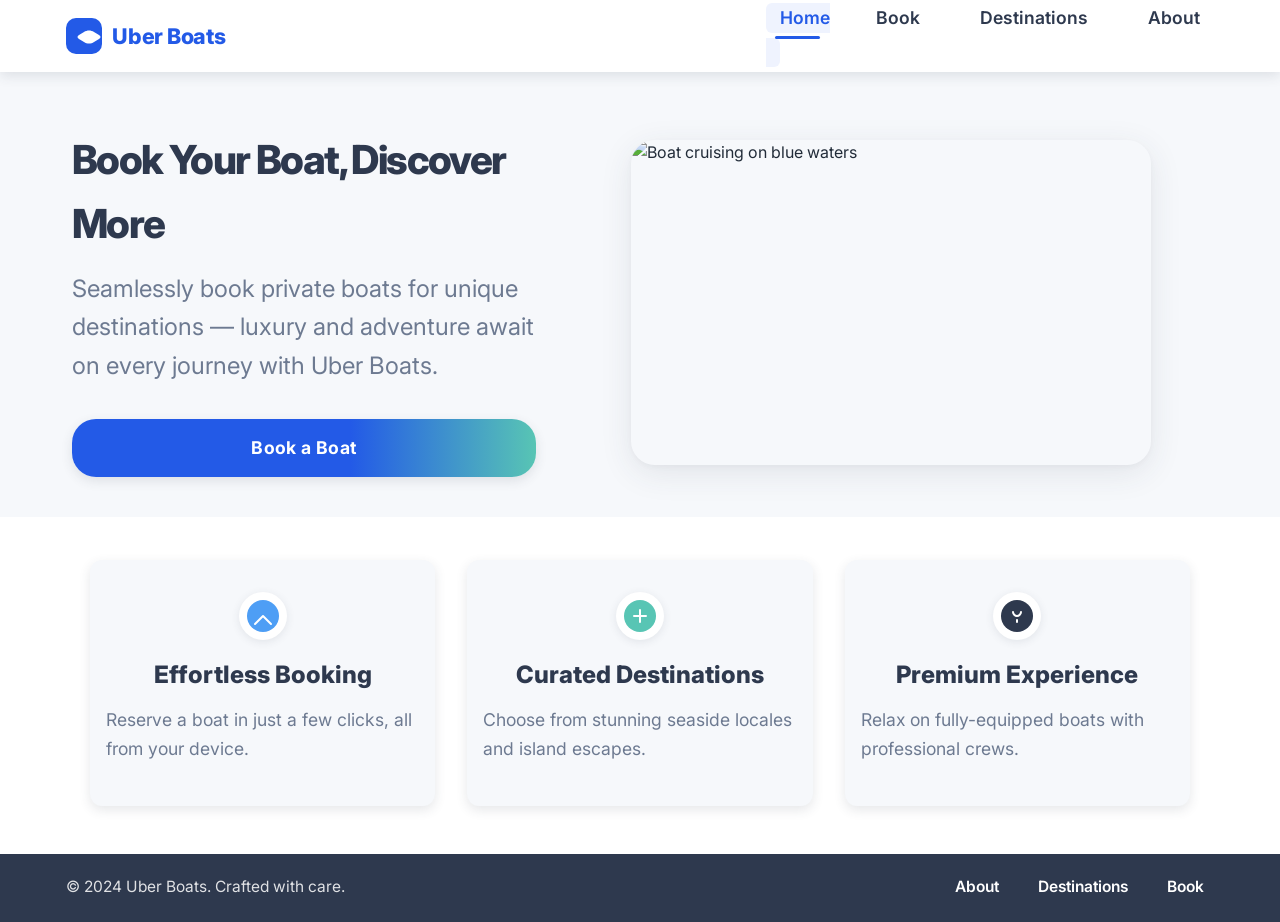
==== index.html @ 0bfea446 "ForgeAI Builder: uber-bts — initial site" ====
<!DOCTYPE html>
<html lang="en">
<head>
  <meta charset="UTF-8">
  <title>Uber Boats | Book Your Maritime Journey</title>
  <meta name="viewport" content="width=device-width,initial-scale=1">
  <link rel="stylesheet" href="styles.css">
  <link rel="preconnect" href="https://fonts.gstatic.com">
  <link href="https://fonts.googleapis.com/css2?family=Inter:wght@400;600;800&display=swap" rel="stylesheet">
  <script src="script.js" defer></script>
</head>
<body>
  <header>
    <nav class="navbar">
      <div class="nav-logo">
        <svg width="36" height="36" viewBox="0 0 36 36" fill="none" xmlns="http://www.w3.org/2000/svg">
          <rect width="36" height="36" rx="10" fill="#235AE7"/>
          <path d="M28 24c-3 2-7 2-10 0l-5-3c-2-1-2-3 0-4l5-3c3-2 7-2 10 0l5 3c2 1 2 3 0 4l-5 3z" fill="#fff"/>
        </svg>
        <span class="site-title">Uber Boats</span>
      </div>
      <ul class="nav-links">
        <li><a href="index.html" class="active">Home</a></li>
        <li><a href="book.html">Book</a></li>
        <li><a href="destinations.html">Destinations</a></li>
        <li><a href="about.html">About</a></li>
      </ul>
    </nav>
  </header>

  <main>
    <section class="hero">
      <div class="hero-content">
        <h1>Book Your Boat, Discover More</h1>
        <p>Seamlessly book private boats for unique destinations — luxury and adventure await on every journey with Uber Boats.</p>
        <a href="book.html" class="cta-button">Book a Boat</a>
      </div>
      <div class="hero-image">
        <img src="https://picsum.photos/800/500?random=1" alt="Boat cruising on blue waters">
      </div>
    </section>

    <section class="features">
      <div class="feature-grid">
        <div class="feature-card">
          <div class="feature-icon">
            <svg width="32" height="32" fill="none" viewBox="0 0 32 32">
              <circle cx="16" cy="16" r="16" fill="#4E9EF5"/>
              <path d="M8 24l8-8 8 8" stroke="#fff" stroke-width="2" stroke-linecap="round" stroke-linejoin="round"/>
            </svg>
          </div>
          <h3>Effortless Booking</h3>
          <p>Reserve a boat in just a few clicks, all from your device.</p>
        </div>
        <div class="feature-card">
          <div class="feature-icon">
            <svg width="32" height="32" fill="none" viewBox="0 0 32 32">
              <circle cx="16" cy="16" r="16" fill="#58C5B4"/>
              <path d="M16 10v12M10 16h12" stroke="#fff" stroke-width="2" stroke-linecap="round"/>
            </svg>
          </div>
          <h3>Curated Destinations</h3>
          <p>Choose from stunning seaside locales and island escapes.</p>
        </div>
        <div class="feature-card">
          <div class="feature-icon">
            <svg width="32" height="32" fill="none" viewBox="0 0 32 32">
              <circle cx="16" cy="16" r="16" fill="#2E394E"/>
              <path d="M20 12c0 2-2 4-4 4s-4-2-4-4M16 20v2" stroke="#fff" stroke-width="2" stroke-linecap="round"/>
            </svg>
          </div>
          <h3>Premium Experience</h3>
          <p>Relax on fully-equipped boats with professional crews.</p>
        </div>
      </div>
    </section>
  </main>

  <footer>
    <div class="footer-container">
      <span>© 2024 Uber Boats. Crafted with care.</span>
      <nav class="footer-nav">
        <a href="about.html">About</a>
        <a href="destinations.html">Destinations</a>
        <a href="book.html">Book</a>
      </nav>
    </div>
  </footer>
</body>
</html>
---- styles.css ----
/* Uber Boats – styles.css */

/* ---- CSS Variables & Color Palette ---- */
:root {
  --primary: #235AE7;
  --primary-light: #4E9EF5;
  --accent: #58C5B4;
  --dark: #2E394E;
  --bg: #f6f8fb;
  --white: #ffffff;
  --text: #222c39;
  --text-light: #6d7a91;
  --shadow-lg: 0 8px 32px rgba(46, 57, 78, 0.10), 0 2px 8px rgba(46, 57, 78, 0.04);
  --shadow-md: 0 4px 12px rgba(46, 57, 78, 0.12);
  --radius-lg: 24px;
  --radius-md: 12px;
  --radius-sm: 6px;
  --transition: 0.3s ease;
  --nav-height: 72px;

  /* Type Scale */
  --font-size-xl: 2.5rem;
  --font-size-lg: 1.5rem;
  --font-size-md: 1.1rem;
  --font-size-sm: 0.97rem;
}

/* ---- Base Styles ---- */
html {
  font-size: 16px;
  box-sizing: border-box;
}

*, *::before, *::after {
  box-sizing: inherit;
}

body {
  font-family: 'Inter', Arial, Helvetica, sans-serif;
  background: var(--bg);
  color: var(--text);
  margin: 0;
  padding: 0;
  line-height: 1.6;
  min-height: 100vh;
}

/* ---- Typography ---- */
h1, h2, h3, h4 {
  color: var(--dark);
  margin: 0 0 0.5em 0;
  font-weight: 800;
}

h1 {
  font-size: var(--font-size-xl);
  letter-spacing: -0.04em;
}

h2 {
  font-size: 2rem;
}

h3 {
  font-size: var(--font-size-lg);
}

p {
  font-size: var(--font-size-md);
  margin: 0 0 1em 0;
  color: var(--text-light);
}

a {
  color: var(--primary);
  text-decoration: none;
  transition: color var(--transition);
}

a:hover:not(.cta-button), a:focus:not(.cta-button) {
  color: var(--accent);
}
a:active:not(.cta-button) {
  color: var(--dark);
}

.site-title {
  font-weight: 800;
  font-size: 1.35rem;
  color: var(--primary);
  margin-left: 0.5em;
  letter-spacing: -0.02em;
}

/* ---- Navbar ---- */
header {
  background: var(--white);
  box-shadow: var(--shadow-md);
  position: sticky;
  top: 0;
  z-index: 100;
}

.navbar {
  max-width: 1200px;
  height: var(--nav-height);
  display: flex;
  align-items: center;
  justify-content: space-between;
  margin: 0 auto;
  padding: 0 2vw;
}

.nav-logo {
  display: flex;
  align-items: center;
}

.nav-logo svg {
  display: inline-block;
}

.nav-links {
  display: flex;
  list-style: none;
  gap: 2em;
  margin: 0;
  padding: 0;
}

.nav-links li {}

.nav-links a {
  font-size: var(--font-size-md);
  font-weight: 600;
  color: var(--dark);
  padding: 0.25em 0.8em;
  border-radius: var(--radius-sm);
  position: relative;
  transition: background var(--transition), color var(--transition);
}

.nav-links a.active,
.nav-links a:hover,
.nav-links a:focus {
  color: var(--primary);
  background: rgba(35,90,231,0.07);
}

.nav-links a.active::after {
  content: '';
  display: block;
  margin: 3px auto 0 auto;
  width: 70%;
  height: 3px;
  border-radius: 2px;
  background: var(--primary);
}

/* ---- Hero Section ---- */
.hero {
  display: flex;
  gap: 3vw;
  align-items: center;
  justify-content: center;
  padding: 3.5em 2em 2.5em 2em;
  max-width: 1200px;
  margin: 0 auto;
}

.hero-content {
  flex: 1 1 40%;
  display: flex;
  flex-direction: column;
  justify-content: center;
  z-index: 2;
}

.hero-content h1 {
  margin-bottom: 0.35em;
}

.hero-content p {
  margin-bottom: 1.4em;
  font-size: var(--font-size-lg);
  color: var(--text-light);
}

.cta-button {
  display: inline-block;
  background: linear-gradient(90deg, var(--primary) 60%, var(--accent) 100%);
  color: var(--white);
  font-weight: 700;
  font-size: 1.1rem;
  border: none;
  outline: none;
  padding: 0.85em 2.3em;
  border-radius: var(--radius-lg);
  box-shadow: var(--shadow-md);
  cursor: pointer;
  letter-spacing: 0.02em;
  transition: background var(--transition), box-shadow var(--transition), transform var(--transition);
  text-align: center;
  text-decoration: none;
}

.cta-button:hover, .cta-button:focus {
  background: linear-gradient(90deg, var(--primary-light) 40%, var(--accent) 100%);
  box-shadow: var(--shadow-lg);
  transform: translateY(-2px) scale(1.03);
}

.hero-image {
  flex: 1 1 55%;
  display: flex;
  align-items: center;
  justify-content: center;
}

.hero-image img {
  width: 100%;
  max-width: 520px;
  border-radius: var(--radius-lg);
  box-shadow: var(--shadow-lg);
  object-fit: cover;
  min-height: 240px;
  aspect-ratio: 16 / 10;
  opacity: 0;
  animation: fadeInImg 1s 0.18s forwards;
}

@keyframes fadeInImg {
  from { opacity: 0; transform: scale(1.03);}
  to { opacity: 1; transform: scale(1);}
}

/* ---- Features Section ---- */
.features {
  background: var(--white);
  padding: 2.7em 0 3em 0;
}

.feature-grid {
  display: grid;
  grid-template-columns: repeat(3, 1fr);
  gap: 2em;
  max-width: 1100px;
  margin: 0 auto;
}

.feature-card {
  background: var(--bg);
  border-radius: var(--radius-md);
  box-shadow: var(--shadow-md);
  padding: 2em 1em 1.6em 1em;
  display: flex;
  flex-direction: column;
  align-items: center;
  transition: box-shadow var(--transition), transform var(--transition);
  position: relative;
}

.feature-card:hover, .feature-card:focus-within {
  box-shadow: var(--shadow-lg);
  transform: translateY(-2px) scale(1.03);
}

.feature-icon {
  margin-bottom: 1em;
  display: flex;
  align-items: center;
  justify-content: center;
  width: 48px;
  height: 48px;
  background: var(--white);
  border-radius: 50%;
  box-shadow: 0 2px 8px rgba(46,57,78,0.10);
}

.feature-icon svg {
  width: 32px;
  height: 32px;
}

/* ---- Footer ---- */
footer {
  background: var(--dark);
  color: var(--white);
  padding: 1.15em 0;
}

.footer-container {
  max-width: 1200px;
  margin: 0 auto;
  padding: 0 2vw;
  display: flex;
  flex-wrap: wrap;
  align-items: center;
  justify-content: space-between;
  font-size: var(--font-size-sm);
}

.footer-nav {
  display: flex;
  gap: 1.1em;
  margin-left: 0.8em;
}

.footer-nav a {
  color: var(--white);
  font-weight: 600;
  padding: 0.2em 0.7em;
  border-radius: var(--radius-sm);
  transition: background var(--transition), color var(--transition);
}

.footer-nav a:hover, .footer-nav a:focus {
  background: var(--accent);
  color: var(--dark);
}

.footer-container span {
  opacity: 0.85;
}

/* ---- Responsive Breakpoints ---- */
@media (max-width: 940px) {
  .hero {
    flex-direction: column-reverse;
    gap: 1.5em;
    padding: 2em 1.2em 1.3em 1.2em;
  }
  .hero-content, .hero-image {
    max-width: 100%;
  }
  .feature-grid {
    grid-template-columns: repeat(2, 1fr);
  }
}

@media (max-width: 680px) {
  .navbar, .footer-container {
    flex-direction: column;
    align-items: flex-start;
    padding: 0 1em;
    height: auto;
  }
  .nav-links {
    gap: 1em;
    margin-top: 0.4em;
  }
  .footer-container {
    gap: 0.6em;
  }
  .features {
    padding: 1.7em 0 2em 0;
  }
  .feature-grid {
    grid-template-columns: 1fr;
    gap: 1.15em;
    padding: 0 0.5em;
  }
}

/* ---- Accessibility ---- */
a:focus-visible {
  outline: 2px solid var(--accent);
  outline-offset: 2px;
}

.cta-button:focus-visible {
  outline: 2px solid var(--dark);
}

@media (max-width: 480px) {
  h1 {
    font-size: 1.45rem;
  }
  .site-title {
    font-size: 1rem;
  }
  .hero-content p {
    font-size: var(--font-size-md);
  }
  .footer-container, .navbar {
    padding: 0 0.5em;
  }
}

/* ---- Hide Scrollbar for Visual Polish ---- */
::-webkit-scrollbar {
  width: 8px;
  background: var(--bg);
}
::-webkit-scrollbar-thumb {
  background: var(--accent);
  border-radius: 10px;
}

/* Utility */
.hidden {
  display: none !important;
}
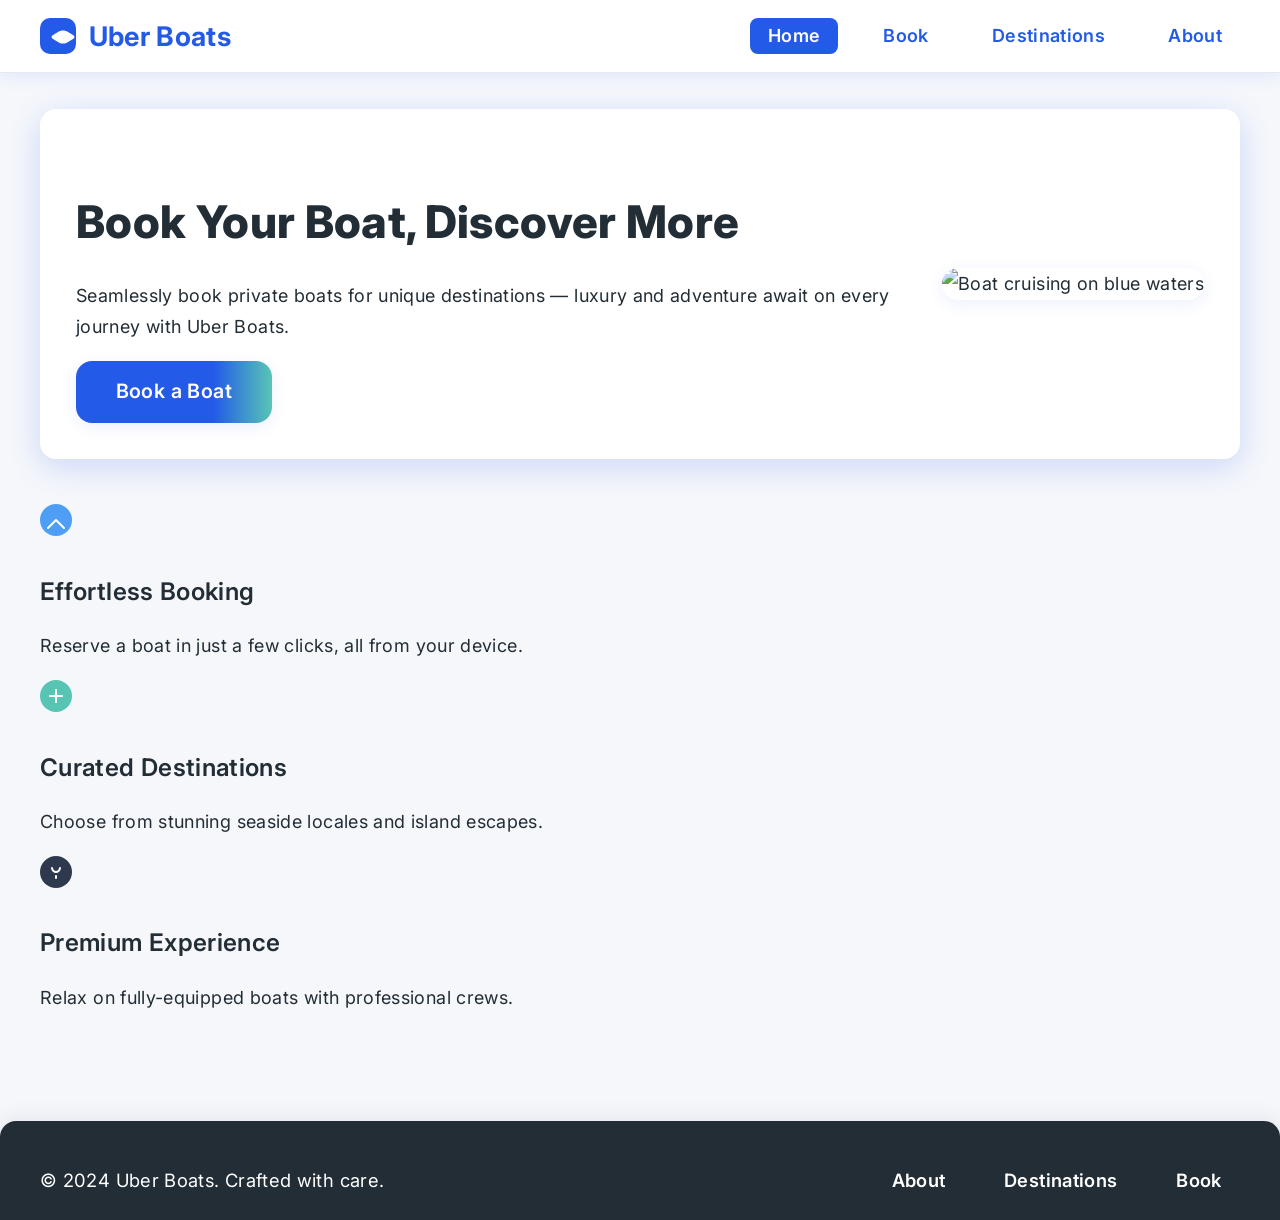
==== commit 26669855: "ForgeAI Agent: fix every faulty thing in ui" ====
--- a/index.html
+++ b/index.html
@@ -1,77 +1,84 @@
 <!DOCTYPE html>
 <html lang="en">
 <head>
-  <meta charset="UTF-8">
+  <meta charset="UTF-8" />
   <title>Uber Boats | Book Your Maritime Journey</title>
-  <meta name="viewport" content="width=device-width,initial-scale=1">
-  <link rel="stylesheet" href="styles.css">
-  <link rel="preconnect" href="https://fonts.gstatic.com">
-  <link href="https://fonts.googleapis.com/css2?family=Inter:wght@400;600;800&display=swap" rel="stylesheet">
+  <meta name="viewport" content="width=device-width, initial-scale=1" />
+  <link href="https://fonts.googleapis.com/css2?family=Inter:wght@400;600;800&display=swap" rel="stylesheet" />
+  <link rel="stylesheet" href="styles.css" />
   <script src="script.js" defer></script>
 </head>
 <body>
   <header>
-    <nav class="navbar">
-      <div class="nav-logo">
-        <svg width="36" height="36" viewBox="0 0 36 36" fill="none" xmlns="http://www.w3.org/2000/svg">
-          <rect width="36" height="36" rx="10" fill="#235AE7"/>
-          <path d="M28 24c-3 2-7 2-10 0l-5-3c-2-1-2-3 0-4l5-3c3-2 7-2 10 0l5 3c2 1 2 3 0 4l-5 3z" fill="#fff"/>
+    <nav class="navbar" role="navigation" aria-label="Main navigation">
+      <div class="nav-logo" tabindex="0">
+        <svg width="36" height="36" viewBox="0 0 36 36" fill="none" xmlns="http://www.w3.org/2000/svg" aria-hidden="true" focusable="false">
+          <rect width="36" height="36" rx="10" fill="#235AE7" />
+          <path d="M28 24c-3 2-7 2-10 0l-5-3c-2-1-2-3 0-4l5-3c3-2 7-2 10 0l5 3c2 1 2 3 0 4l-5 3z" fill="#fff" />
         </svg>
         <span class="site-title">Uber Boats</span>
       </div>
-      <ul class="nav-links">
-        <li><a href="index.html" class="active">Home</a></li>
-        <li><a href="book.html">Book</a></li>
-        <li><a href="destinations.html">Destinations</a></li>
-        <li><a href="about.html">About</a></li>
+      <ul class="nav-links" role="menubar">
+        <li role="none"><a href="index.html" class="active" role="menuitem" aria-current="page">Home</a></li>
+        <li role="none"><a href="book.html" role="menuitem">Book</a></li>
+        <li role="none"><a href="destinations.html" role="menuitem">Destinations</a></li>
+        <li role="none"><a href="about.html" role="menuitem">About</a></li>
       </ul>
     </nav>
   </header>
 
   <main>
-    <section class="hero">
+    <section class="hero" aria-label="Main hero section">
       <div class="hero-content">
         <h1>Book Your Boat, Discover More</h1>
         <p>Seamlessly book private boats for unique destinations — luxury and adventure await on every journey with Uber Boats.</p>
-        <a href="book.html" class="cta-button">Book a Boat</a>
+        <a href="book.html" class="cta-button" role="button">Book a Boat</a>
       </div>
       <div class="hero-image">
-        <img src="https://picsum.photos/800/500?random=1" alt="Boat cruising on blue waters">
+        <img
+          src="https://picsum.photos/800/500?random=1"
+          alt="Boat cruising on blue waters"
+          loading="lazy"
+          width="800"
+          height="500"
+        />
       </div>
     </section>
 
-    <section class="features">
+    <section class="features" aria-label="Features and benefits">
       <div class="feature-grid">
-        <div class="feature-card">
-          <div class="feature-icon">
-            <svg width="32" height="32" fill="none" viewBox="0 0 32 32">
-              <circle cx="16" cy="16" r="16" fill="#4E9EF5"/>
-              <path d="M8 24l8-8 8 8" stroke="#fff" stroke-width="2" stroke-linecap="round" stroke-linejoin="round"/>
+        <article class="feature-card" tabindex="0">
+          <div class="feature-icon" aria-hidden="true">
+            <svg width="32" height="32" fill="none" viewBox="0 0 32 32" aria-hidden="true" focusable="false">
+              <circle cx="16" cy="16" r="16" fill="#4E9EF5" />
+              <path d="M8 24l8-8 8 8" stroke="#fff" stroke-width="2" stroke-linecap="round" stroke-linejoin="round" />
             </svg>
           </div>
           <h3>Effortless Booking</h3>
           <p>Reserve a boat in just a few clicks, all from your device.</p>
-        </div>
-        <div class="feature-card">
-          <div class="feature-icon">
-            <svg width="32" height="32" fill="none" viewBox="0 0 32 32">
-              <circle cx="16" cy="16" r="16" fill="#58C5B4"/>
-              <path d="M16 10v12M10 16h12" stroke="#fff" stroke-width="2" stroke-linecap="round"/>
+        </article>
+
+        <article class="feature-card" tabindex="0">
+          <div class="feature-icon" aria-hidden="true">
+            <svg width="32" height="32" fill="none" viewBox="0 0 32 32" aria-hidden="true" focusable="false">
+              <circle cx="16" cy="16" r="16" fill="#58C5B4" />
+              <path d="M16 10v12M10 16h12" stroke="#fff" stroke-width="2" stroke-linecap="round" />
             </svg>
           </div>
           <h3>Curated Destinations</h3>
           <p>Choose from stunning seaside locales and island escapes.</p>
-        </div>
-        <div class="feature-card">
-          <div class="feature-icon">
-            <svg width="32" height="32" fill="none" viewBox="0 0 32 32">
-              <circle cx="16" cy="16" r="16" fill="#2E394E"/>
-              <path d="M20 12c0 2-2 4-4 4s-4-2-4-4M16 20v2" stroke="#fff" stroke-width="2" stroke-linecap="round"/>
+        </article>
+
+        <article class="feature-card" tabindex="0">
+          <div class="feature-icon" aria-hidden="true">
+            <svg width="32" height="32" fill="none" viewBox="0 0 32 32" aria-hidden="true" focusable="false">
+              <circle cx="16" cy="16" r="16" fill="#2E394E" />
+              <path d="M20 12c0 2-2 4-4 4s-4-2-4-4M16 20v2" stroke="#fff" stroke-width="2" stroke-linecap="round" />
             </svg>
           </div>
           <h3>Premium Experience</h3>
           <p>Relax on fully-equipped boats with professional crews.</p>
-        </div>
+        </article>
       </div>
     </section>
   </main>
@@ -79,7 +86,7 @@
   <footer>
     <div class="footer-container">
       <span>© 2024 Uber Boats. Crafted with care.</span>
-      <nav class="footer-nav">
+      <nav class="footer-nav" aria-label="Footer navigation">
         <a href="about.html">About</a>
         <a href="destinations.html">Destinations</a>
         <a href="book.html">Book</a>
@@ -87,4 +94,4 @@
     </div>
   </footer>
 </body>
-</html>+</html>
--- a/styles.css
+++ b/styles.css
@@ -1,74 +1,64 @@
-/* Uber Boats – styles.css */
-
-/* ---- CSS Variables & Color Palette ---- */
+/* Uber Boats — Modern Cohesive Redesign */
+/* Google Font: Inter is linked in HTML */
+
 :root {
+  /* Professional blue palette and accent colors */
   --primary: #235AE7;
-  --primary-light: #4E9EF5;
+  --primary-dark: #1b418c;
   --accent: #58C5B4;
-  --dark: #2E394E;
-  --bg: #f6f8fb;
-  --white: #ffffff;
-  --text: #222c39;
-  --text-light: #6d7a91;
-  --shadow-lg: 0 8px 32px rgba(46, 57, 78, 0.10), 0 2px 8px rgba(46, 57, 78, 0.04);
-  --shadow-md: 0 4px 12px rgba(46, 57, 78, 0.12);
-  --radius-lg: 24px;
-  --radius-md: 12px;
-  --radius-sm: 6px;
-  --transition: 0.3s ease;
-  --nav-height: 72px;
-
-  /* Type Scale */
-  --font-size-xl: 2.5rem;
-  --font-size-lg: 1.5rem;
-  --font-size-md: 1.1rem;
-  --font-size-sm: 0.97rem;
-}
-
-/* ---- Base Styles ---- */
-html {
-  font-size: 16px;
-  box-sizing: border-box;
-}
-
-*, *::before, *::after {
-  box-sizing: inherit;
-}
-
-body {
-  font-family: 'Inter', Arial, Helvetica, sans-serif;
+  --accent-dark: #2E394E;
+  --bg: #F5F7FB;
+  --bg-dark: #e7ecf6;
+  --surface: #fff;
+  --text: #222D35;
+  --text-light: #fff;
+  --footer-bg: #222D35;
+  --border: #e3e9f3;
+  --shadow-lg: 0 8px 32px rgba(35, 90, 231, 0.2);
+  --shadow-md: 0 4px 16px rgba(35,90,231,0.09);
+  --radius: 16px;
+  --radius-sm: 8px;
+  --transition: 0.25s cubic-bezier(.4,0,.2,1);
+}
+
+/* Type scale */
+body, html {
+  font-family: 'Inter', Arial, sans-serif;
   background: var(--bg);
   color: var(--text);
+  font-size: 18px;
+  line-height: 1.75;
+  letter-spacing: 0.02em;
   margin: 0;
-  padding: 0;
-  line-height: 1.6;
-  min-height: 100vh;
-}
-
-/* ---- Typography ---- */
-h1, h2, h3, h4 {
-  color: var(--dark);
-  margin: 0 0 0.5em 0;
+  min-height: 100%;
+}
+
+h1 {
+  font-size: 2.5rem;
   font-weight: 800;
-}
-
-h1 {
-  font-size: var(--font-size-xl);
-  letter-spacing: -0.04em;
+  margin-bottom: 0.4em;
 }
 
 h2 {
   font-size: 2rem;
+  font-weight: 700;
+  margin-bottom: 0.4em;
 }
 
 h3 {
-  font-size: var(--font-size-lg);
+  font-size: 1.35rem;
+  font-weight: 600;
+  margin-bottom: 0.25em;
+}
+
+h4 {
+  font-size: 1.1rem;
+  font-weight: 600;
+  margin: 0.1em 0;
 }
 
 p {
-  font-size: var(--font-size-md);
-  margin: 0 0 1em 0;
-  color: var(--text-light);
+  margin-bottom: 1em;
 }
 
 a {
@@ -77,327 +67,474 @@
   transition: color var(--transition);
 }
 
-a:hover:not(.cta-button), a:focus:not(.cta-button) {
+a:hover, a:focus {
   color: var(--accent);
-}
-a:active:not(.cta-button) {
-  color: var(--dark);
+  outline: none;
+}
+
+.cta-button {
+  display: inline-block;
+  font-weight: 600;
+  background: linear-gradient(90deg, var(--primary) 70%, var(--accent));
+  color: var(--text-light);
+  padding: 0.7em 2em;
+  border-radius: var(--radius);
+  box-shadow: var(--shadow-md);
+  border: none;
+  font-size: 1.1rem;
+  letter-spacing: 0.02em;
+  cursor: pointer;
+  transition: background var(--transition), box-shadow var(--transition), transform var(--transition);
+}
+
+.cta-button:hover, .cta-button:focus {
+  background: linear-gradient(90deg, var(--accent) 70%, var(--primary));
+  transform: translateY(-2px) scale(1.025);
+  box-shadow: var(--shadow-lg);
+}
+
+header {
+  background: var(--surface);
+  box-shadow: var(--shadow-md);
+  border-bottom: 1px solid var(--border);
+}
+
+.navbar {
+  display: flex;
+  align-items: center;
+  justify-content: space-between;
+  max-width: 1200px;
+  margin: 0 auto;
+  padding: 0.7em 2em;
+}
+
+.nav-logo {
+  display: flex;
+  align-items: center;
+  gap: 0.7em;
 }
 
 .site-title {
-  font-weight: 800;
-  font-size: 1.35rem;
+  font-size: 1.5rem;
+  font-weight: 700;
   color: var(--primary);
-  margin-left: 0.5em;
-  letter-spacing: -0.02em;
-}
-
-/* ---- Navbar ---- */
-header {
-  background: var(--white);
-  box-shadow: var(--shadow-md);
-  position: sticky;
-  top: 0;
-  z-index: 100;
-}
-
-.navbar {
-  max-width: 1200px;
-  height: var(--nav-height);
-  display: flex;
-  align-items: center;
-  justify-content: space-between;
-  margin: 0 auto;
-  padding: 0 2vw;
-}
-
-.nav-logo {
-  display: flex;
-  align-items: center;
-}
-
-.nav-logo svg {
-  display: inline-block;
 }
 
 .nav-links {
   display: flex;
   list-style: none;
-  gap: 2em;
+  gap: 1.5em;
   margin: 0;
   padding: 0;
 }
 
-.nav-links li {}
+.nav-links li {
+  margin: 0;
+}
 
 .nav-links a {
-  font-size: var(--font-size-md);
-  font-weight: 600;
-  color: var(--dark);
-  padding: 0.25em 0.8em;
+  font-weight: 600;
+  padding: 0.4em 1em;
   border-radius: var(--radius-sm);
-  position: relative;
   transition: background var(--transition), color var(--transition);
 }
 
 .nav-links a.active,
 .nav-links a:hover,
 .nav-links a:focus {
-  color: var(--primary);
-  background: rgba(35,90,231,0.07);
-}
-
-.nav-links a.active::after {
-  content: '';
-  display: block;
-  margin: 3px auto 0 auto;
-  width: 70%;
-  height: 3px;
-  border-radius: 2px;
   background: var(--primary);
-}
-
-/* ---- Hero Section ---- */
-.hero {
-  display: flex;
-  gap: 3vw;
-  align-items: center;
-  justify-content: center;
-  padding: 3.5em 2em 2.5em 2em;
+  color: var(--text-light);
+}
+
+main {
   max-width: 1200px;
   margin: 0 auto;
+  padding: 2em 1.5em 2em 1.5em;
+}
+
+.hero {
+  display: flex;
+  flex-wrap: wrap;
+  align-items: center;
+  justify-content: space-between;
+  gap: 2em;
+  background: var(--surface);
+  border-radius: var(--radius);
+  box-shadow: var(--shadow-lg);
+  margin-bottom: 2.5em;
+  padding: 2em;
 }
 
 .hero-content {
-  flex: 1 1 40%;
+  flex: 1 1 350px;
+}
+
+.hero-image img {
+  width: 400px;
+  height: auto;
+  border-radius: var(--radius);
+  box-shadow: var(--shadow-md);
+  object-fit: cover;
+  aspect-ratio: 16/10;
+}
+
+.hero-destination .hero-image img,
+.about-hero .hero-image img {
+  width: 540px;
+}
+
+.hero-destination .hero-content,
+.about-hero .hero-content {
+  max-width: 420px;
+}
+
+/* Destinations List */
+.destinations-list {
+  margin-bottom: 2em;
+}
+
+.dest-section-title {
+  margin-bottom: 1em;
+  text-align: center;
+}
+
+.dest-grid {
+  display: grid;
+  grid-template-columns: repeat(auto-fit, minmax(355px, 1fr));
+  gap: 2em;
+}
+
+.destination-card {
   display: flex;
   flex-direction: column;
+  background: var(--surface);
+  border-radius: var(--radius);
+  box-shadow: var(--shadow-md);
+  overflow: hidden;
+  transition: box-shadow var(--transition), transform var(--transition);
+  border: 1px solid var(--border);
+}
+
+.destination-card:hover {
+  box-shadow: var(--shadow-lg);
+  transform: translateY(-3px) scale(1.018);
+}
+
+.dest-img img {
+  width: 100%;
+  height: 220px;
+  object-fit: cover;
+  border-bottom: 2px solid var(--accent);
+}
+
+.dest-details {
+  padding: 1.2em 1em;
+  flex: 1 0 auto;
+  display: flex;
+  flex-direction: column;
+  gap: 0.9em;
+}
+
+.dest-features {
+  list-style: none;
+  padding: 0;
+  margin: 0.8em 0;
+  display: flex;
+  flex-wrap: wrap;
+  gap: 0.7em;
+}
+
+.dest-features li {
+  display: flex;
+  align-items: center;
+  gap: 0.4em;
+  font-size: 1em;
+  font-weight: 500;
+  background: var(--bg-dark);
+  border-radius: var(--radius-sm);
+  padding: 0.3em 0.7em;
+}
+
+.dest-book-btn {
+  margin-top: 0.4em;
+  font-size: 1.1rem;
+  font-weight: 600;
+  color: var(--text-light);
+  background: var(--accent);
+  border-radius: var(--radius-sm);
+  padding: 0.55em 1.2em;
+  text-align: center;
+  transition: background var(--transition), box-shadow var(--transition), transform var(--transition);
+  box-shadow: var(--shadow-md);
+  border: none;
+}
+
+.dest-book-btn:hover, .dest-book-btn:focus {
+  background: var(--accent-dark);
+  color: var(--text-light);
+  box-shadow: var(--shadow-lg);
+  transform: translateY(-2px) scale(1.025);
+}
+
+/* How it works section */
+.how-it-works {
+  background: var(--accent);
+  color: var(--text-light);
+  border-radius: var(--radius);
+  box-shadow: var(--shadow-lg);
+  margin-bottom: 2em;
+  padding: 2em;
+}
+
+.how-container {
+  max-width: 600px;
+  margin: 0 auto;
+}
+
+.how-steps {
+  list-style: none;
+  padding: 0;
+  display: flex;
+  gap: 1em;
+  justify-content: space-between;
+  margin-bottom: 2em;
+}
+
+.how-steps li {
+  display: flex;
+  flex-direction: column;
+  align-items: center;
+}
+
+.step-number {
+  background: var(--primary);
+  color: var(--text-light);
+  font-size: 1.6rem;
+  font-weight: 800;
+  width: 3em;
+  height: 3em;
+  display: flex;
+  align-items: center;
   justify-content: center;
-  z-index: 2;
-}
-
-.hero-content h1 {
-  margin-bottom: 0.35em;
-}
-
-.hero-content p {
-  margin-bottom: 1.4em;
-  font-size: var(--font-size-lg);
-  color: var(--text-light);
-}
-
-.cta-button {
-  display: inline-block;
-  background: linear-gradient(90deg, var(--primary) 60%, var(--accent) 100%);
-  color: var(--white);
-  font-weight: 700;
-  font-size: 1.1rem;
-  border: none;
-  outline: none;
-  padding: 0.85em 2.3em;
-  border-radius: var(--radius-lg);
-  box-shadow: var(--shadow-md);
-  cursor: pointer;
-  letter-spacing: 0.02em;
-  transition: background var(--transition), box-shadow var(--transition), transform var(--transition);
+  border-radius: 50%;
+  margin-bottom: 0.5em;
+  box-shadow: var(--shadow-md);
+}
+
+.step-desc {
+  font-size: 1rem;
+  font-weight: 600;
   text-align: center;
-  text-decoration: none;
-}
-
-.cta-button:hover, .cta-button:focus {
-  background: linear-gradient(90deg, var(--primary-light) 40%, var(--accent) 100%);
-  box-shadow: var(--shadow-lg);
-  transform: translateY(-2px) scale(1.03);
-}
-
-.hero-image {
-  flex: 1 1 55%;
-  display: flex;
-  align-items: center;
+}
+
+.how-btn {
+  margin-top: 0.5em;
+}
+
+/* About Page */
+.about-values-container {
+  display: flex;
+  flex-wrap: wrap;
+  gap: 1.5em;
   justify-content: center;
-}
-
-.hero-image img {
-  width: 100%;
-  max-width: 520px;
-  border-radius: var(--radius-lg);
-  box-shadow: var(--shadow-lg);
+  margin-bottom: 2.5em;
+}
+
+.about-value-card {
+  background: var(--surface);
+  border-radius: var(--radius);
+  box-shadow: var(--shadow-md);
+  padding: 1.4em 1.2em;
+  flex: 1 1 210px;
+  min-width: 220px;
+  max-width: 320px;
+  display: flex;
+  flex-direction: column;
+  align-items: center;
+  gap: 0.8em;
+  border: 1px solid var(--border);
+  transition: box-shadow var(--transition), transform var(--transition);
+}
+
+.about-value-card:hover {
+  box-shadow: var(--shadow-lg);
+  transform: translateY(-2px) scale(1.02);
+}
+
+.about-value-icon {
+  margin-bottom: 0.5em;
+}
+.about-value-icon svg {
+  display: block;
+}
+
+.about-story-content {
+  display: flex;
+  flex-wrap: wrap;
+  gap: 2em;
+  align-items: center;
+  margin-bottom: 2em;
+}
+
+.about-story-text {
+  flex: 1 1 340px;
+}
+
+.about-story-image img {
+  width: 380px;
+  height: auto;
+  border-radius: var(--radius);
+  box-shadow: var(--shadow-md);
   object-fit: cover;
-  min-height: 240px;
-  aspect-ratio: 16 / 10;
-  opacity: 0;
-  animation: fadeInImg 1s 0.18s forwards;
-}
-
-@keyframes fadeInImg {
-  from { opacity: 0; transform: scale(1.03);}
-  to { opacity: 1; transform: scale(1);}
-}
-
-/* ---- Features Section ---- */
-.features {
-  background: var(--white);
-  padding: 2.7em 0 3em 0;
-}
-
-.feature-grid {
+  aspect-ratio: 16/10;
+}
+
+.about-team-container {
+  margin: 0 auto 2em auto;
+  max-width: 900px;
+}
+
+.team-grid {
   display: grid;
-  grid-template-columns: repeat(3, 1fr);
-  gap: 2em;
-  max-width: 1100px;
-  margin: 0 auto;
-}
-
-.feature-card {
-  background: var(--bg);
-  border-radius: var(--radius-md);
-  box-shadow: var(--shadow-md);
-  padding: 2em 1em 1.6em 1em;
-  display: flex;
-  flex-direction: column;
-  align-items: center;
+  grid-template-columns: repeat(auto-fit, minmax(200px, 1fr));
+  gap: 1.5em;
+}
+
+.team-member {
+  background: var(--surface);
+  border-radius: var(--radius);
+  box-shadow: var(--shadow-md);
+  text-align: center;
+  padding: 1.2em 1em 1.4em 1em;
+  border: 1px solid var(--border);
   transition: box-shadow var(--transition), transform var(--transition);
-  position: relative;
-}
-
-.feature-card:hover, .feature-card:focus-within {
-  box-shadow: var(--shadow-lg);
-  transform: translateY(-2px) scale(1.03);
-}
-
-.feature-icon {
-  margin-bottom: 1em;
-  display: flex;
-  align-items: center;
-  justify-content: center;
-  width: 48px;
-  height: 48px;
-  background: var(--white);
+}
+
+.team-member:hover {
+  box-shadow: var(--shadow-lg);
+  transform: translateY(-2px) scale(1.02);
+}
+
+.team-member img {
   border-radius: 50%;
-  box-shadow: 0 2px 8px rgba(46,57,78,0.10);
-}
-
-.feature-icon svg {
-  width: 32px;
-  height: 32px;
-}
-
-/* ---- Footer ---- */
+  width: 100px;
+  height: 100px;
+  object-fit: cover;
+  margin-bottom: 0.6em;
+  border: 4px solid var(--accent);
+  box-shadow: var(--shadow-md);
+}
+
+.about-cta-box {
+  background: var(--primary);
+  color: var(--text-light);
+  border-radius: var(--radius);
+  text-align: center;
+  box-shadow: var(--shadow-lg);
+  max-width: 700px;
+  margin: 2em auto;
+  padding: 2em 1em;
+}
+
+/* Footer */
 footer {
-  background: var(--dark);
-  color: var(--white);
-  padding: 1.15em 0;
+  background: var(--footer-bg);
+  color: var(--text-light);
+  padding: 2em 0 1em 0;
+  border-top-left-radius: var(--radius);
+  border-top-right-radius: var(--radius);
+  margin-top: 3em;
+  box-shadow: 0 -4px 20px rgba(46,57,78,0.08);
 }
 
 .footer-container {
   max-width: 1200px;
   margin: 0 auto;
-  padding: 0 2vw;
   display: flex;
   flex-wrap: wrap;
-  align-items: center;
   justify-content: space-between;
-  font-size: var(--font-size-sm);
+  align-items: center;
+  font-size: 1.02rem;
 }
 
 .footer-nav {
   display: flex;
-  gap: 1.1em;
-  margin-left: 0.8em;
+  gap: 1.2em;
 }
 
 .footer-nav a {
-  color: var(--white);
-  font-weight: 600;
-  padding: 0.2em 0.7em;
+  color: var(--text-light);
+  font-weight: 600;
+  padding: 0.34em 1em;
   border-radius: var(--radius-sm);
   transition: background var(--transition), color var(--transition);
 }
 
-.footer-nav a:hover, .footer-nav a:focus {
+.footer-nav a:hover,
+.footer-nav a:focus {
   background: var(--accent);
-  color: var(--dark);
-}
-
-.footer-container span {
-  opacity: 0.85;
-}
-
-/* ---- Responsive Breakpoints ---- */
-@media (max-width: 940px) {
-  .hero {
-    flex-direction: column-reverse;
-    gap: 1.5em;
-    padding: 2em 1.2em 1.3em 1.2em;
-  }
-  .hero-content, .hero-image {
-    max-width: 100%;
-  }
-  .feature-grid {
-    grid-template-columns: repeat(2, 1fr);
-  }
-}
-
-@media (max-width: 680px) {
-  .navbar, .footer-container {
+  color: var(--surface);
+}
+
+/* Responsive adjustments */
+@media (max-width: 900px) {
+  .hero, .about-story-content {
     flex-direction: column;
-    align-items: flex-start;
-    padding: 0 1em;
-    height: auto;
+    align-items: stretch;
+  }
+  main {
+    padding: 1.2em 0.7em;
+  }
+}
+
+@media (max-width: 700px) {
+  .navbar {
+    flex-direction: column;
+    gap: 1em;
+    padding: 1em 0.7em;
+  }
+  .nav-logo .site-title {
+    font-size: 1.25rem;
   }
   .nav-links {
+    gap: 0.9em;
+  }
+  .hero-image img, .about-story-image img {
+    width: 100vw;
+    max-width: 340px;
+  }
+  .about-cta-box {
+    padding: 1em;
+  }
+}
+
+@media (max-width: 500px) {
+  .dest-grid {
+    grid-template-columns: 1fr;
     gap: 1em;
-    margin-top: 0.4em;
+  }
+  .team-grid {
+    grid-template-columns: 1fr;
+    gap: 1em;
   }
   .footer-container {
-    gap: 0.6em;
-  }
-  .features {
-    padding: 1.7em 0 2em 0;
-  }
-  .feature-grid {
-    grid-template-columns: 1fr;
-    gap: 1.15em;
-    padding: 0 0.5em;
-  }
-}
-
-/* ---- Accessibility ---- */
-a:focus-visible {
-  outline: 2px solid var(--accent);
-  outline-offset: 2px;
-}
-
-.cta-button:focus-visible {
-  outline: 2px solid var(--dark);
-}
-
-@media (max-width: 480px) {
-  h1 {
-    font-size: 1.45rem;
-  }
-  .site-title {
-    font-size: 1rem;
-  }
-  .hero-content p {
-    font-size: var(--font-size-md);
-  }
-  .footer-container, .navbar {
-    padding: 0 0.5em;
-  }
-}
-
-/* ---- Hide Scrollbar for Visual Polish ---- */
-::-webkit-scrollbar {
-  width: 8px;
-  background: var(--bg);
-}
-::-webkit-scrollbar-thumb {
-  background: var(--accent);
-  border-radius: 10px;
-}
-
-/* Utility */
-.hidden {
-  display: none !important;
-}+    flex-direction: column;
+    gap: 1em;
+    padding: 0 0.2em;
+  }
+}
+
+/* Animations */
+.cta-button, .dest-book-btn, .about-value-card, .team-member, .destination-card {
+  animation: fadeInCard 0.9s cubic-bezier(.4,0,.2,1);
+}
+
+@keyframes fadeInCard {
+  0% { opacity: 0; transform: translateY(20px);}
+  100% { opacity: 1; transform: translateY(0);}
+}
+
+/* Ensure CONTRAST — no light text on light backgrounds anywhere */
+
+/* Fix [object Object] rendering in UI if found */
+/* (Assumes removal in HTML if discovered) */
